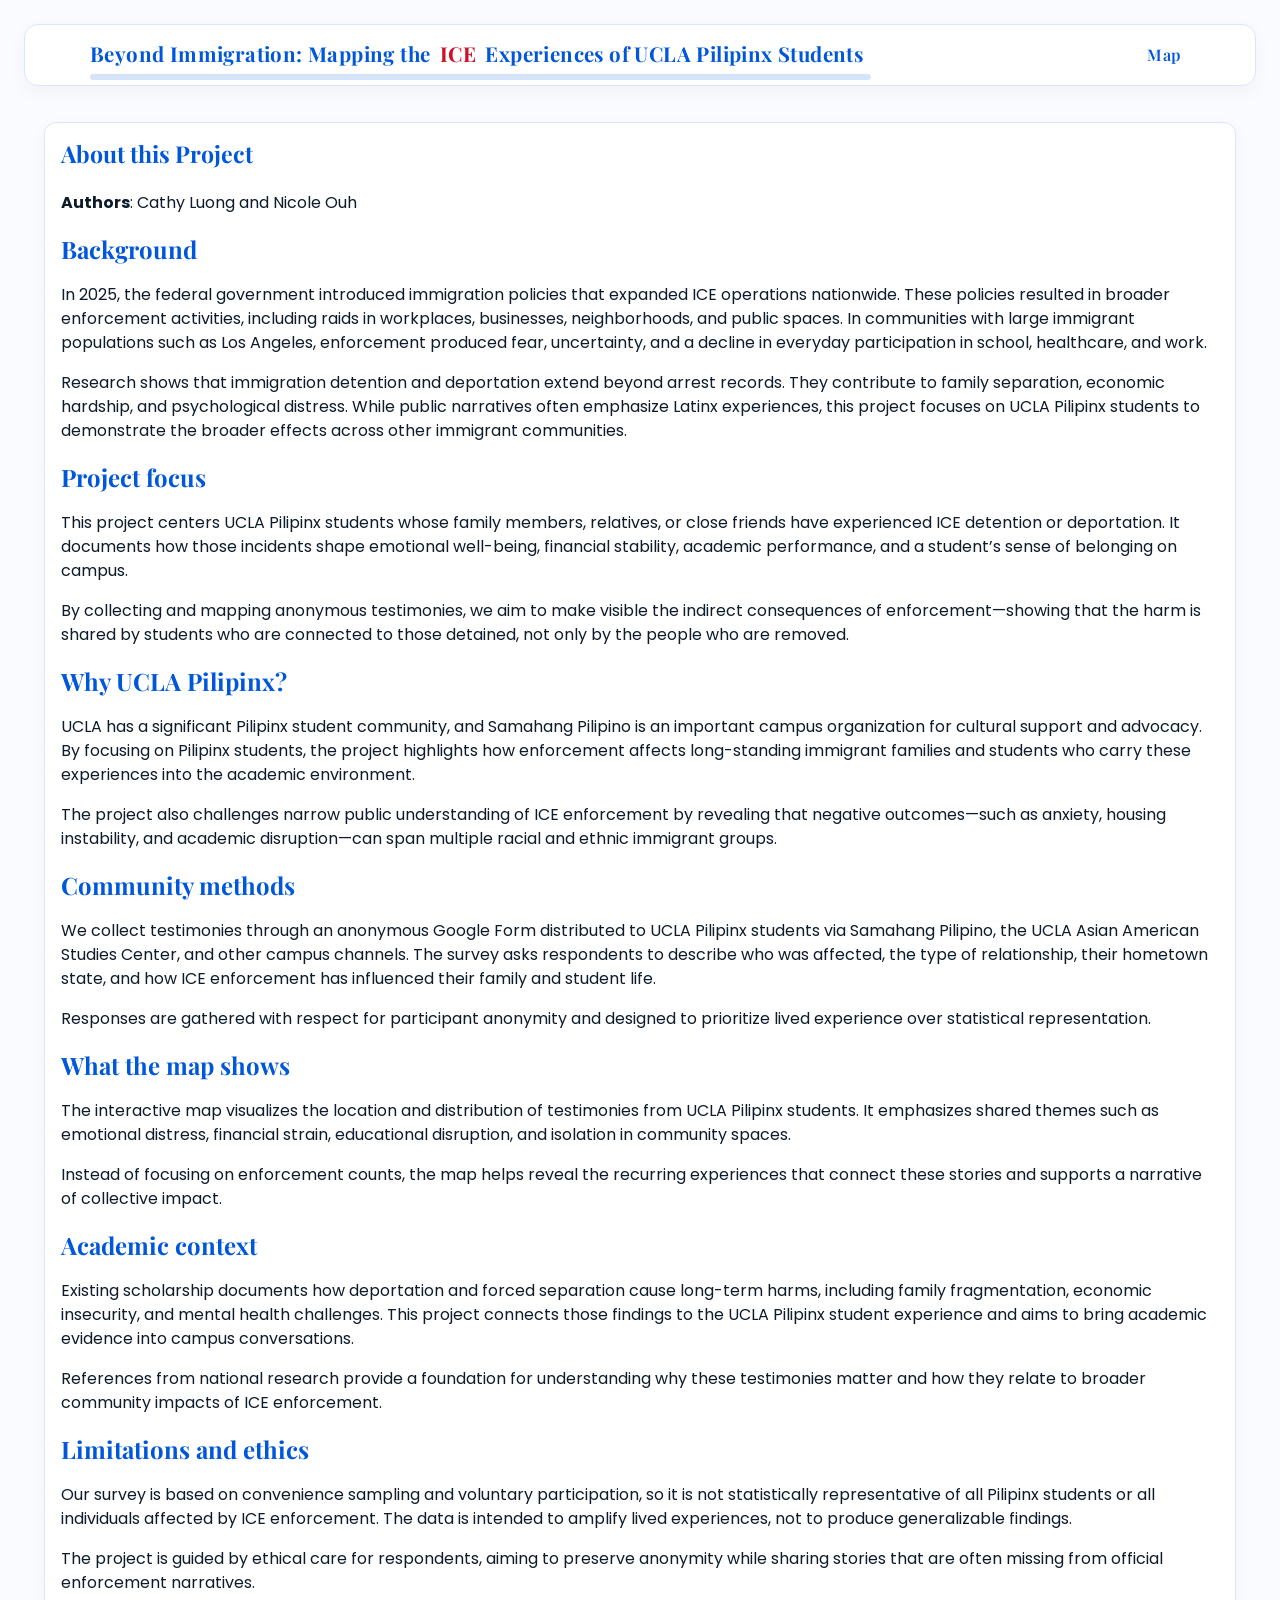
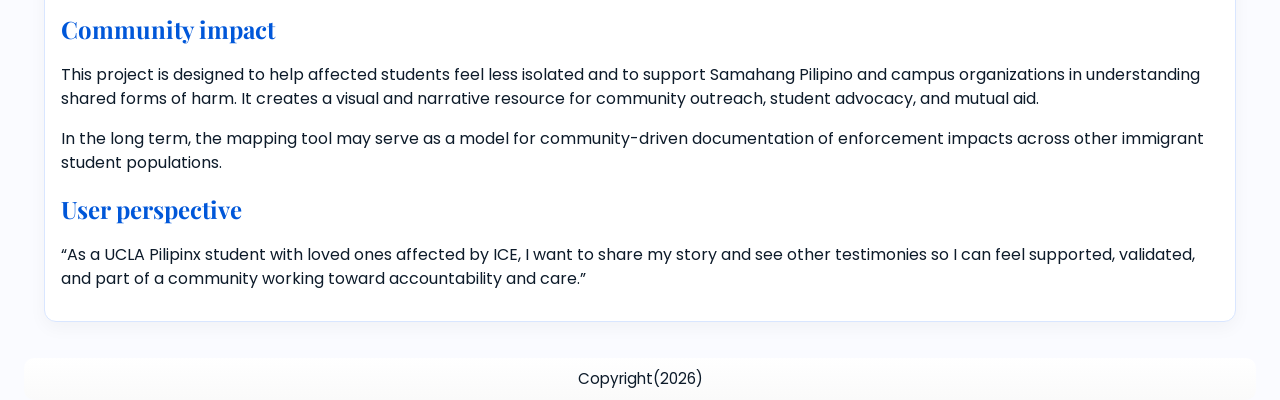
==== background.html @ 2f632f0f "idk what i did - commit" ====
<!doctype html>
<html>
  <head>
    <meta charset="utf-8">
      <title>Background — Beyond Immigration: Mapping the ICE Experiences of UCLA Pilipinx Students</title>
    <link rel="stylesheet" href="styles/style.css">
  </head>
  <body>
    <header>
      <div class="header-row">
        <div class="site-title">Beyond Immigration: Mapping the <span class="emph">ICE</span> Experiences of UCLA Pilipinx Students</div>
        <nav><a href="index.html">Map</a></nav>
      </div>
    </header>
    <main style="padding:1.25rem;">
      <article class="card">
        <h1>About this Project</h1>
        <p><strong>Authors</strong>: Cathy Luong and Nicole Ouh</p>
        <section>
          <h2>Background</h2>
          <p>
            In 2025, the federal government introduced immigration policies that expanded ICE operations nationwide. These policies resulted in broader enforcement activities, including raids in workplaces, businesses, neighborhoods, and public spaces. In communities with large immigrant populations such as Los Angeles, enforcement produced fear, uncertainty, and a decline in everyday participation in school, healthcare, and work.
          </p>
          <p>
            Research shows that immigration detention and deportation extend beyond arrest records. They contribute to family separation, economic hardship, and psychological distress. While public narratives often emphasize Latinx experiences, this project focuses on UCLA Pilipinx students to demonstrate the broader effects across other immigrant communities.
          </p>
        </section>
        <section>
          <h2>Project focus</h2>
          <p>
            This project centers UCLA Pilipinx students whose family members, relatives, or close friends have experienced ICE detention or deportation. It documents how those incidents shape emotional well-being, financial stability, academic performance, and a student’s sense of belonging on campus.
          </p>
          <p>
            By collecting and mapping anonymous testimonies, we aim to make visible the indirect consequences of enforcement—showing that the harm is shared by students who are connected to those detained, not only by the people who are removed.
          </p>
        </section>
        <section>
          <h2>Why UCLA Pilipinx?</h2>
          <p>
            UCLA has a significant Pilipinx student community, and Samahang Pilipino is an important campus organization for cultural support and advocacy. By focusing on Pilipinx students, the project highlights how enforcement affects long-standing immigrant families and students who carry these experiences into the academic environment.
          </p>
          <p>
            The project also challenges narrow public understanding of ICE enforcement by revealing that negative outcomes—such as anxiety, housing instability, and academic disruption—can span multiple racial and ethnic immigrant groups.
          </p>
        </section>
        <section>
          <h2>Community methods</h2>
          <p>
            We collect testimonies through an anonymous Google Form distributed to UCLA Pilipinx students via Samahang Pilipino, the UCLA Asian American Studies Center, and other campus channels. The survey asks respondents to describe who was affected, the type of relationship, their hometown state, and how ICE enforcement has influenced their family and student life.
          </p>
          <p>
            Responses are gathered with respect for participant anonymity and designed to prioritize lived experience over statistical representation.
          </p>
        </section>
        <section>
          <h2>What the map shows</h2>
          <p>
            The interactive map visualizes the location and distribution of testimonies from UCLA Pilipinx students. It emphasizes shared themes such as emotional distress, financial strain, educational disruption, and isolation in community spaces.
          </p>
          <p>
            Instead of focusing on enforcement counts, the map helps reveal the recurring experiences that connect these stories and supports a narrative of collective impact.
          </p>
        </section>
        <section>
          <h2>Academic context</h2>
          <p>
            Existing scholarship documents how deportation and forced separation cause long-term harms, including family fragmentation, economic insecurity, and mental health challenges. This project connects those findings to the UCLA Pilipinx student experience and aims to bring academic evidence into campus conversations.
          </p>
          <p>
            References from national research provide a foundation for understanding why these testimonies matter and how they relate to broader community impacts of ICE enforcement.
          </p>
        </section>
        <section>
          <h2>Limitations and ethics</h2>
          <p>
            Our survey is based on convenience sampling and voluntary participation, so it is not statistically representative of all Pilipinx students or all individuals affected by ICE enforcement. The data is intended to amplify lived experiences, not to produce generalizable findings.
          </p>
          <p>
            The project is guided by ethical care for respondents, aiming to preserve anonymity while sharing stories that are often missing from official enforcement narratives.
          </p>
        </section>
        <section>
          <h2>Community impact</h2>
          <p>
            This project is designed to help affected students feel less isolated and to support Samahang Pilipino and campus organizations in understanding shared forms of harm. It creates a visual and narrative resource for community outreach, student advocacy, and mutual aid.
          </p>
          <p>
            In the long term, the mapping tool may serve as a model for community-driven documentation of enforcement impacts across other immigrant student populations.
          </p>
        </section>
        <section>
          <h2>User perspective</h2>
          <p>
            “As a UCLA Pilipinx student with loved ones affected by ICE, I want to share my story and see other testimonies so I can feel supported, validated, and part of a community working toward accountability and care.”
          </p>
        </section>
      </article>
    </main>
    <div id="footer">Copyright(2026)</div>
  </body>
</html>
---- styles/style.css ----
@import url('https://fonts.googleapis.com/css2?family=Playfair+Display:wght@600;700&family=Poppins:wght@300;400;600&display=swap');

/* Filipino-inspired palette */
:root{
    --bg-100: #FAFBFF; /* page background */
    --muted-1: #D9E6FF; /* borders / subtle accents */
    --primary: #0057D9; /* brighter Philippine blue */
    --primary-600: #0047c2;
    --secondary: #CE1126; /* Philippine red (vibrant) */
    --accent: #FFCC00; /* sun / gold */
    --danger-soft: #C04A4A; /* for warnings */
    --text: #0D1B2A; /* dark text */
    --card-bg: #FFFFFF;
}

*{box-sizing:border-box}
html,body{height:100%;}
html{font-size:16px}
body{
    font-family: 'Poppins', system-ui, -apple-system, Arial, sans-serif;
    background: var(--bg-100);
    color: var(--text);
    padding: 1rem;
    display: grid;
    grid-template-areas: "header" "main" "footer";
    grid-template-rows: auto 1fr auto;
    gap: 1rem;
    line-height:1.5;
    -webkit-font-smoothing:antialiased;
}

header{
    grid-area: header;
    font-family: 'Playfair Display', serif;
    color: var(--primary);
    padding: .9rem 1rem;
    border-radius: 14px;
    background: var(--card-bg);
    border: 1px solid var(--muted-1);
    box-shadow: 0 6px 18px rgba(0,0,0,0.04);
    letter-spacing: .4px;
}

header .header-row{display:flex;justify-content:space-between;align-items:center;gap:1rem;max-width:1100px;margin:0 auto}
header .header-row > div:first-child{font-size:1.28rem;font-weight:700;font-family:'Playfair Display',serif;position:relative;padding-right:8px}
.site-title{display:inline-block}

/* Decorative Filipino flag accent under site title */
.site-title:after{content:"";position:absolute;left:0;right:0;bottom:-10px;height:6px;border-radius:6px;background:rgba(0,87,217,0.16);opacity:1}

.site-title .emph{color:var(--secondary);font-weight:700;padding:0 4px;text-shadow:0 1px 0 rgba(0,0,0,0.04)}

main{
    grid-area: main;
    display:grid;
    grid-template-columns: 1fr;
    gap: 1.25rem;
    align-items:start;
}

.portfolio{
    display:grid;
    gap: 1rem;
    max-width: 980px;
    margin: 0 auto;
    width: 100%;
}

#contents{
    width:100%;
    display:grid;
    gap: 1rem;
}

.card{
    background: var(--card-bg);
    border-radius: 12px;
    padding: .9rem 1rem;
    min-width: 220px;
    box-shadow: 0 6px 18px rgba(0,0,0,0.04);
    border: 1px solid var(--muted-1);
}

.card h1{font-family:'Playfair Display',serif;margin-top:0;color:var(--primary);font-size:1.45rem}
.card h2{font-family:'Playfair Display',serif;color:var(--primary);margin:0.6rem 0}
.card p, .card li{line-height:1.5;color:var(--text)}

#map{
    height: 75vh;
    border-radius: 12px;
    box-shadow: 0 10px 30px rgba(0,0,0,0.04);
    border: 1px solid var(--muted-1);
    background: #F8F9FF;
    display:block;
}

.survey-controls{width:100%;text-align:center}
.survey-toggle{
    padding: .6rem 1rem;
    border-radius: 999px;
    border: none;
    background: var(--primary);
    color: #fff;
    font-weight:600;
    cursor:pointer;
    box-shadow: 0 6px 12px rgba(0,0,0,0.06);
    transition: transform .12s ease, box-shadow .12s ease, background .18s ease;
}
.survey-toggle:hover{
    transform: translateY(-2px);
    box-shadow: 0 10px 24px rgba(0,0,0,0.08);
    background: var(--secondary);
    color: #fff;
}

.survey-toggle:focus{outline:3px solid rgba(0,56,168,0.12);outline-offset:3px}

/* Nav and link styles */
nav a{color:var(--primary);text-decoration:none;padding:.25rem .6rem;border-radius:6px;font-weight:600}
nav a:hover, nav a:focus{background:rgba(46,122,82,0.06)}

#contents{max-width:740px;margin:0 auto}

#footer{font-size:0.95rem}

.survey-panel{margin-top:.75rem}

#footer{
    grid-area: footer;
    text-align:center;
    padding: .6rem .8rem;
    border-radius: 10px;
    background: linear-gradient(180deg, rgba(255,255,255,0.98), rgba(250,250,250,0.98));
    color: var(--text);
    font-size: .95rem;
}

@media (max-width:900px){
    main{grid-template-columns: 1fr;}
    #map{height: 50vh}
}

.survey-note{font-size:.85rem;color:var(--text);margin-top:.45rem;opacity:.95}
#contents{max-width:980px;margin:0 auto;display:grid;gap:1rem;}
#contents .card{transition:transform .16s ease,box-shadow .16s ease;}
#contents .card:hover{transform:translateY(-2px);box-shadow:0 14px 28px rgba(0,0,0,0.08);}
.mission-card{padding:1.1rem 1.15rem;background:rgba(0,87,217,0.06);border:1px solid rgba(0,87,217,0.15);border-radius:14px}
.mission-card h2{font-size:1.7rem;line-height:1.2;margin-bottom:.7rem}
.mission-card p{margin:.45rem 0 0;}

.hero-card{max-width:980px;margin:0 auto;padding:1.5rem 1.35rem;background:var(--primary);color:#fff;border-radius:18px;box-shadow:0 16px 40px rgba(0,0,0,0.10);border:1px solid rgba(255,255,255,0.22)}
.hero-card h1{font-family:'Playfair Display',serif;margin:0;font-size:2.35rem;letter-spacing:-0.03em;line-height:1.05}
.hero-card p{margin:.95rem 0 0;color:rgba(255,255,255,0.94);line-height:1.7;max-width:720px}

#state-summary{max-width:980px;margin:0 auto;padding:1.1rem 1.15rem;background:rgba(255,255,255,0.98);border:1px solid var(--muted-1);border-radius:14px;box-shadow:0 10px 28px rgba(0,0,0,0.05);}
#state-summary h2{margin-top:0;color:var(--primary);font-size:1.55rem}
.summary-cards{display:grid;gap:0.9rem;margin-top:1rem}
.summary-cards .card{padding:0.95rem;}

.resources-card{max-width:680px;margin:0 auto;padding:0.85rem;background:var(--card-bg);border:1px solid var(--muted-1);border-radius:10px}
.resources-card h3{margin:0 0 .25rem 0;color:var(--primary)}
.resources-card p{margin:.25rem 0;color:var(--text)}

.community-card{max-width:680px;margin:0 auto;padding:0.85rem;background:var(--card-bg);border:1px solid var(--muted-1);border-radius:10px;display:flex;gap:12px;align-items:flex-start}
.community-card .icon{width:48px;height:48px;flex:0 0 48px}
.community-card h3{margin:0;color:var(--primary)}
.community-card p{margin:.25rem 0;color:var(--text)}
.community-card .notes{font-size:.85rem;color:var(--text);opacity:.95}

/* Flip-marker (testimony) styles */
.marker-card{width:48px;height:48px;cursor:pointer;perspective:600px;display:flex;align-items:center;justify-content:center}
.flip-card{width:100%;height:100%;position:relative;transform-style:preserve-3d;transition:transform .6s}
.flip-card.is-flipped{transform:rotateY(180deg)}
.flip-front,.flip-back{position:absolute;width:100%;height:100%;backface-visibility:hidden;border-radius:8px;display:flex;align-items:center;justify-content:center}
.flip-front{background:linear-gradient(135deg,var(--primary),var(--secondary));color:#fff;font-weight:700}
.flip-front .dot{width:20px;height:20px;border-radius:50%;background:var(--accent);box-shadow:0 2px 6px rgba(0,0,0,0.18)}
.flip-back{background:rgba(255,255,255,0.98);transform:rotateY(180deg);color:var(--text);padding:8px;min-width:200px;max-width:260px;box-shadow:0 8px 26px rgba(0,0,0,0.08);text-align:left;font-size:.86rem}
.flip-back .close{position:absolute;top:6px;right:8px;background:none;border:none;color:#666;font-weight:700;cursor:pointer}
.flip-back strong{display:block;margin-bottom:6px}
.flip-back p{margin:0;font-size:.85rem;color:var(--text)}
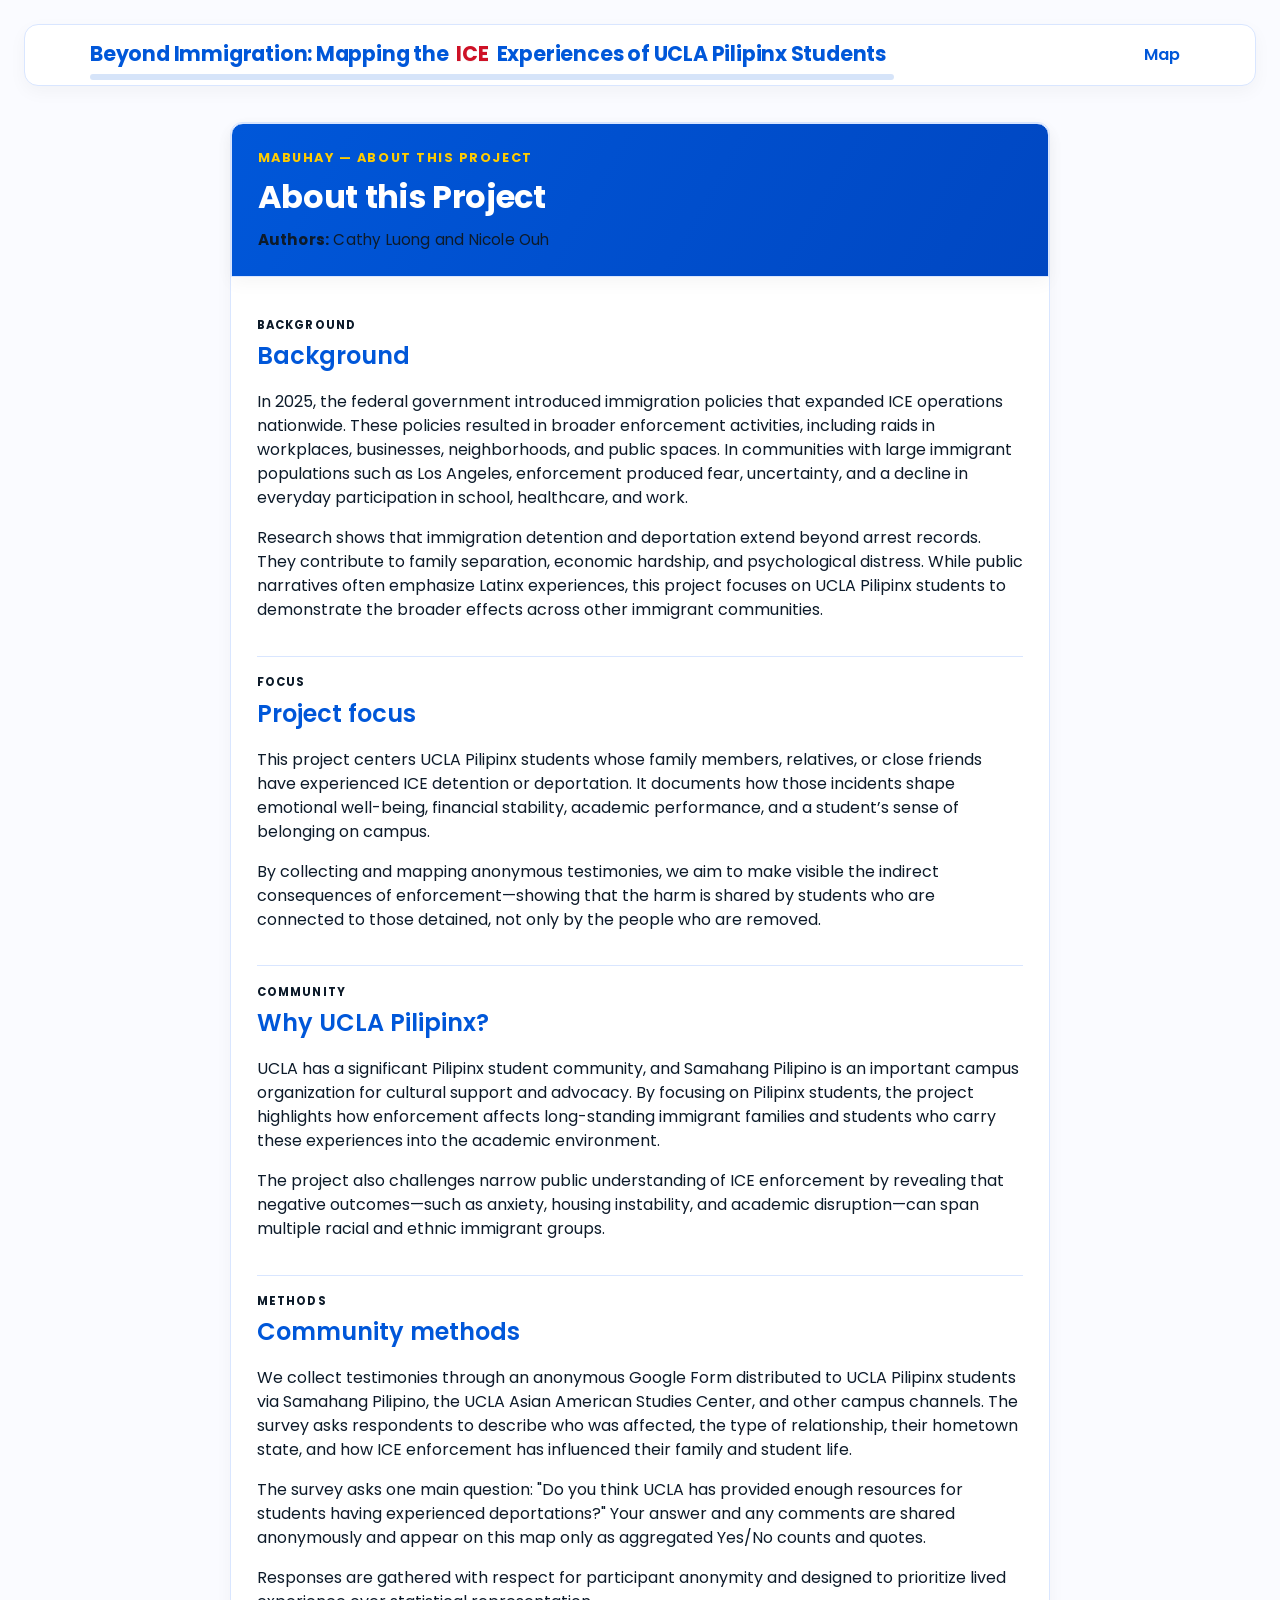
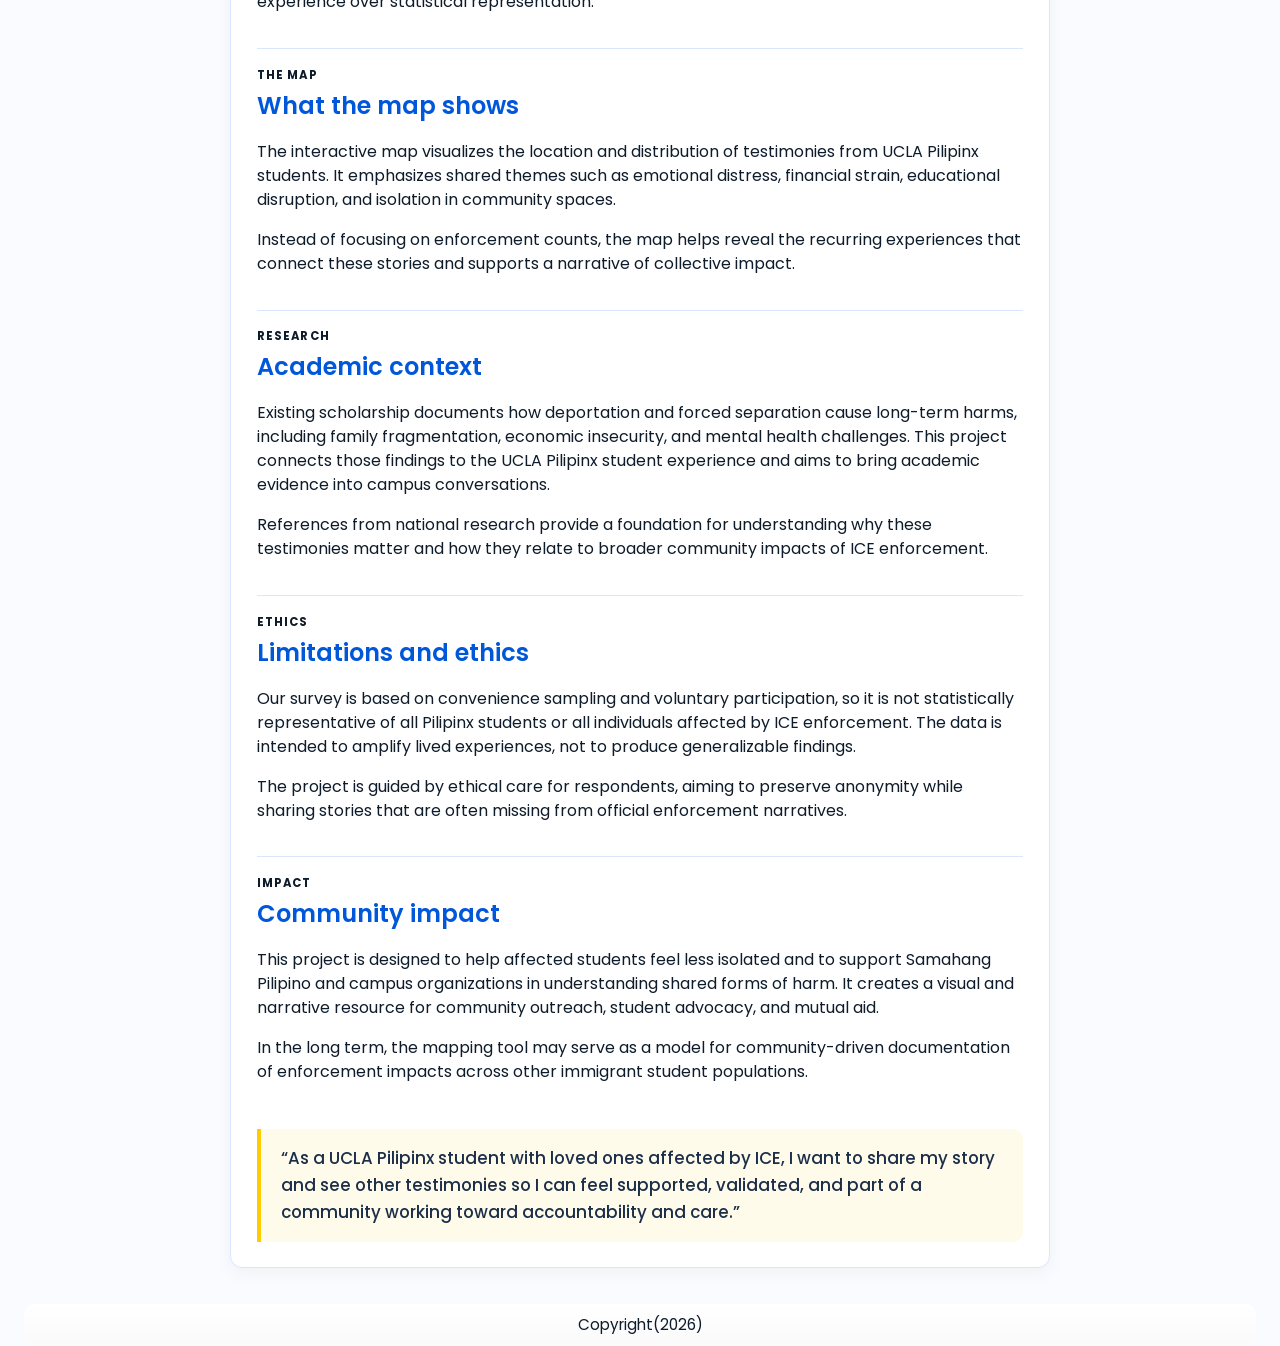
==== commit e58bbe1a: "Co-authored-by: albertkun <albertkun@users.noreply.github.com>" ====
--- a/background.html
+++ b/background.html
@@ -13,10 +13,15 @@
       </div>
     </header>
     <main style="padding:1.25rem;">
-      <article class="card">
-        <h1>About this Project</h1>
-        <p><strong>Authors</strong>: Cathy Luong and Nicole Ouh</p>
-        <section>
+      <article class="card about-article">
+        <header class="about-hero">
+          <p class="hero-kicker">Mabuhay — About this project</p>
+          <h1>About this Project</h1>
+          <p class="about-meta"><strong>Authors:</strong> Cathy Luong and Nicole Ouh</p>
+        </header>
+
+        <section class="about-section">
+          <p class="about-kicker">Background</p>
           <h2>Background</h2>
           <p>
             In 2025, the federal government introduced immigration policies that expanded ICE operations nationwide. These policies resulted in broader enforcement activities, including raids in workplaces, businesses, neighborhoods, and public spaces. In communities with large immigrant populations such as Los Angeles, enforcement produced fear, uncertainty, and a decline in everyday participation in school, healthcare, and work.
@@ -25,7 +30,9 @@
             Research shows that immigration detention and deportation extend beyond arrest records. They contribute to family separation, economic hardship, and psychological distress. While public narratives often emphasize Latinx experiences, this project focuses on UCLA Pilipinx students to demonstrate the broader effects across other immigrant communities.
           </p>
         </section>
-        <section>
+
+        <section class="about-section">
+          <p class="about-kicker">Focus</p>
           <h2>Project focus</h2>
           <p>
             This project centers UCLA Pilipinx students whose family members, relatives, or close friends have experienced ICE detention or deportation. It documents how those incidents shape emotional well-being, financial stability, academic performance, and a student’s sense of belonging on campus.
@@ -34,7 +41,9 @@
             By collecting and mapping anonymous testimonies, we aim to make visible the indirect consequences of enforcement—showing that the harm is shared by students who are connected to those detained, not only by the people who are removed.
           </p>
         </section>
-        <section>
+
+        <section class="about-section">
+          <p class="about-kicker">Community</p>
           <h2>Why UCLA Pilipinx?</h2>
           <p>
             UCLA has a significant Pilipinx student community, and Samahang Pilipino is an important campus organization for cultural support and advocacy. By focusing on Pilipinx students, the project highlights how enforcement affects long-standing immigrant families and students who carry these experiences into the academic environment.
@@ -43,16 +52,23 @@
             The project also challenges narrow public understanding of ICE enforcement by revealing that negative outcomes—such as anxiety, housing instability, and academic disruption—can span multiple racial and ethnic immigrant groups.
           </p>
         </section>
-        <section>
+
+        <section class="about-section">
+          <p class="about-kicker">Methods</p>
           <h2>Community methods</h2>
           <p>
             We collect testimonies through an anonymous Google Form distributed to UCLA Pilipinx students via Samahang Pilipino, the UCLA Asian American Studies Center, and other campus channels. The survey asks respondents to describe who was affected, the type of relationship, their hometown state, and how ICE enforcement has influenced their family and student life.
           </p>
           <p>
+            The survey asks one main question: "Do you think UCLA has provided enough resources for students having experienced deportations?" Your answer and any comments are shared anonymously and appear on this map only as aggregated Yes/No counts and quotes.
+          </p>
+          <p>
             Responses are gathered with respect for participant anonymity and designed to prioritize lived experience over statistical representation.
           </p>
         </section>
-        <section>
+
+        <section class="about-section">
+          <p class="about-kicker">The map</p>
           <h2>What the map shows</h2>
           <p>
             The interactive map visualizes the location and distribution of testimonies from UCLA Pilipinx students. It emphasizes shared themes such as emotional distress, financial strain, educational disruption, and isolation in community spaces.
@@ -61,7 +77,9 @@
             Instead of focusing on enforcement counts, the map helps reveal the recurring experiences that connect these stories and supports a narrative of collective impact.
           </p>
         </section>
-        <section>
+
+        <section class="about-section">
+          <p class="about-kicker">Research</p>
           <h2>Academic context</h2>
           <p>
             Existing scholarship documents how deportation and forced separation cause long-term harms, including family fragmentation, economic insecurity, and mental health challenges. This project connects those findings to the UCLA Pilipinx student experience and aims to bring academic evidence into campus conversations.
@@ -70,7 +88,9 @@
             References from national research provide a foundation for understanding why these testimonies matter and how they relate to broader community impacts of ICE enforcement.
           </p>
         </section>
-        <section>
+
+        <section class="about-section">
+          <p class="about-kicker">Ethics</p>
           <h2>Limitations and ethics</h2>
           <p>
             Our survey is based on convenience sampling and voluntary participation, so it is not statistically representative of all Pilipinx students or all individuals affected by ICE enforcement. The data is intended to amplify lived experiences, not to produce generalizable findings.
@@ -79,7 +99,9 @@
             The project is guided by ethical care for respondents, aiming to preserve anonymity while sharing stories that are often missing from official enforcement narratives.
           </p>
         </section>
-        <section>
+
+        <section class="about-section">
+          <p class="about-kicker">Impact</p>
           <h2>Community impact</h2>
           <p>
             This project is designed to help affected students feel less isolated and to support Samahang Pilipino and campus organizations in understanding shared forms of harm. It creates a visual and narrative resource for community outreach, student advocacy, and mutual aid.
@@ -88,14 +110,13 @@
             In the long term, the mapping tool may serve as a model for community-driven documentation of enforcement impacts across other immigrant student populations.
           </p>
         </section>
-        <section>
-          <h2>User perspective</h2>
-          <p>
-            “As a UCLA Pilipinx student with loved ones affected by ICE, I want to share my story and see other testimonies so I can feel supported, validated, and part of a community working toward accountability and care.”
-          </p>
-        </section>
+
+        <blockquote class="about-quote">
+          <p>“As a UCLA Pilipinx student with loved ones affected by ICE, I want to share my story and see other testimonies so I can feel supported, validated, and part of a community working toward accountability and care.”</p>
+        </blockquote>
       </article>
     </main>
+
     <div id="footer">Copyright(2026)</div>
   </body>
 </html>
--- a/styles/style.css
+++ b/styles/style.css
@@ -1,4 +1,4 @@
-@import url('https://fonts.googleapis.com/css2?family=Playfair+Display:wght@600;700&family=Poppins:wght@300;400;600&display=swap');
+@import url('https://fonts.googleapis.com/css2?family=Poppins:wght@300;400;500;600;700&display=swap');
 
 /* Filipino-inspired palette */
 :root{
@@ -11,6 +11,239 @@
     --danger-soft: #C04A4A; /* for warnings */
     --text: #0D1B2A; /* dark text */
     --card-bg: #FFFFFF;
+}
+
+body.modal-open{
+    overflow: hidden;
+}
+
+.landing-modal{
+    position: fixed;
+    inset: 0;
+    z-index: 1200;
+    display: none;
+    place-items: center;
+    padding: clamp(0.35rem, 1.6vh, 0.8rem);
+    overflow: hidden;
+}
+
+.landing-modal:not(.is-hidden){
+    display: grid;
+}
+
+.landing-modal.is-hidden{
+    display: none;
+}
+
+.landing-backdrop{
+    position: absolute;
+    inset: 0;
+    background:
+        radial-gradient(circle at 15% 15%, rgba(255, 204, 0, 0.24), transparent 40%),
+        radial-gradient(circle at 85% 20%, rgba(0, 87, 217, 0.2), transparent 42%),
+        radial-gradient(circle at 30% 80%, rgba(206, 17, 38, 0.18), transparent 40%),
+        rgba(6, 20, 44, 0.62);
+    backdrop-filter: blur(4px);
+}
+
+.landing-card{
+    position: relative;
+    z-index: 1;
+    width: min(860px, 97vw);
+    border-radius: 22px;
+    border: 1px solid rgba(255, 255, 255, 0.55);
+    background:
+        linear-gradient(150deg, rgba(255, 255, 255, 0.98), rgba(247, 251, 255, 0.98));
+    box-shadow: 0 28px 60px rgba(8, 20, 42, 0.3);
+    padding: 1.2rem 1.35rem 1.15rem;
+    text-align: center;
+    animation: landingFadeUp .45s ease;
+    overflow: hidden;
+}
+
+.landing-sun-wrap{
+    display: grid;
+    place-items: center;
+    margin-bottom: 0.6rem;
+}
+
+.landing-sun-wrap img{
+    max-width: 300px;
+}
+
+.landing-sun{
+    position: relative;
+    width: 78px;
+    height: 78px;
+    filter: drop-shadow(0 6px 14px rgba(224, 168, 0, 0.45));
+}
+
+.sun-ray{
+    position: absolute;
+    top: 50%;
+    left: 50%;
+    background: var(--accent);
+    clip-path: polygon(50% 0%, 100% 58%, 50% 100%, 0% 58%);
+    transform-origin: 50% 100%;
+}
+
+.sun-ray--lg{
+    width: 15px;
+    height: 39px;
+    margin: -39px 0 0 -7.5px;
+}
+
+.sun-ray--sm{
+    width: 8px;
+    height: 25px;
+    margin: -25px 0 0 -4px;
+}
+
+.sun-ray:nth-child(1){ transform: rotate(0deg); }
+.sun-ray:nth-child(2){ transform: rotate(22.5deg); }
+.sun-ray:nth-child(3){ transform: rotate(45deg); }
+.sun-ray:nth-child(4){ transform: rotate(67.5deg); }
+.sun-ray:nth-child(5){ transform: rotate(90deg); }
+.sun-ray:nth-child(6){ transform: rotate(112.5deg); }
+.sun-ray:nth-child(7){ transform: rotate(135deg); }
+.sun-ray:nth-child(8){ transform: rotate(157.5deg); }
+.sun-ray:nth-child(9){ transform: rotate(180deg); }
+.sun-ray:nth-child(10){ transform: rotate(202.5deg); }
+.sun-ray:nth-child(11){ transform: rotate(225deg); }
+.sun-ray:nth-child(12){ transform: rotate(247.5deg); }
+.sun-ray:nth-child(13){ transform: rotate(270deg); }
+.sun-ray:nth-child(14){ transform: rotate(292.5deg); }
+.sun-ray:nth-child(15){ transform: rotate(315deg); }
+.sun-ray:nth-child(16){ transform: rotate(337.5deg); }
+
+.sun-face{
+    position: absolute;
+    top: 50%;
+    left: 50%;
+    width: 40px;
+    height: 40px;
+    margin: -20px 0 0 -20px;
+    border-radius: 50%;
+    background: var(--accent);
+}
+
+.landing-greeting{
+    margin: 0;
+    font-family: 'Poppins', system-ui, -apple-system, Arial, sans-serif;
+    color: var(--secondary);
+    letter-spacing: 0.06em;
+    text-transform: uppercase;
+    font-size: 0.92rem;
+    font-weight: 700;
+}
+
+.landing-card h1{
+    margin: 0.35rem 0 0.65rem;
+    font-family: 'Poppins', system-ui, -apple-system, Arial, sans-serif;
+    font-weight: 700;
+    letter-spacing: -0.01em;
+    color: var(--primary);
+    line-height: 1.18;
+    font-size: clamp(1.42rem, 3.2vw, 2rem);
+}
+
+.landing-description{
+    margin: 0 auto;
+    max-width: 80ch;
+    font-size: 0.95rem;
+    line-height: 1.52;
+    color: #1c2f4a;
+}
+
+.landing-tip{
+    margin: 0.55rem 0 0;
+    font-size: 0.87rem;
+    line-height: 1.4;
+    color: rgba(16, 33, 63, 0.82);
+}
+
+.landing-keypoints{
+    margin: 0;
+    padding-left: 1.1rem;
+    display: grid;
+    gap: 0.18rem;
+    color: #1a3153;
+    font-size: 0.93rem;
+    line-height: 1.45;
+}
+
+.landing-keypoints li{
+    margin: 0;
+}
+
+.landing-actions{
+    margin-top: 0.85rem;
+    display: flex;
+    flex-direction: column;
+    align-items: center;
+    justify-content: center;
+    gap: 2.8rem;
+}
+
+.enter-map-btn{
+    border: none;
+    border-radius: 999px;
+    padding: 0.95rem 1.8rem;
+    font-weight: 700;
+    letter-spacing: 0.01em;
+    font-size: 1.1rem;
+    cursor: pointer;
+    color: #fff;
+    background: linear-gradient(120deg, var(--primary), var(--secondary));
+    box-shadow: 0 12px 24px rgba(0, 0, 0, 0.2);
+    transition: transform 0.12s ease, box-shadow 0.16s ease;
+}
+
+.enter-map-btn:hover,
+.enter-map-btn:focus{
+    transform: translateY(-2px);
+    box-shadow: 0 18px 30px rgba(0, 0, 0, 0.22);
+}
+
+.btn-tertiary{
+    display: inline-flex;
+    align-items: center;
+    justify-content: center;
+    padding: 0.58rem 1.15rem;
+    border-radius: 999px;
+    border: 1.5px solid var(--primary);
+    font-weight: 600;
+    font-size: 0.85rem;
+    letter-spacing: 0.01em;
+    color: var(--primary-600);
+    background: transparent;
+    text-decoration: none;
+    cursor: pointer;
+    transition: background 0.15s ease, color 0.15s ease, transform 0.12s ease;
+}
+
+.btn-tertiary:hover,
+.btn-tertiary:focus{
+    background: rgba(0, 87, 217, 0.08);
+    color: var(--primary);
+    transform: translateY(-1px);
+}
+
+.landing-learn-more{
+    padding: 0.42rem 0.8rem;
+    font-size: 0.75rem;
+    font-weight: 500;
+}
+
+@keyframes landingFadeUp {
+    from {
+        opacity: 0;
+        transform: translateY(10px) scale(0.98);
+    }
+    to {
+        opacity: 1;
+        transform: translateY(0) scale(1);
+    }
 }
 
 *{box-sizing:border-box}
@@ -31,18 +264,18 @@
 
 header{
     grid-area: header;
-    font-family: 'Playfair Display', serif;
+    font-family: 'Poppins', system-ui, -apple-system, Arial, sans-serif;
     color: var(--primary);
     padding: .9rem 1rem;
     border-radius: 14px;
     background: var(--card-bg);
     border: 1px solid var(--muted-1);
     box-shadow: 0 6px 18px rgba(0,0,0,0.04);
-    letter-spacing: .4px;
+    letter-spacing: .2px;
 }
 
 header .header-row{display:flex;justify-content:space-between;align-items:center;gap:1rem;max-width:1100px;margin:0 auto}
-header .header-row > div:first-child{font-size:1.28rem;font-weight:700;font-family:'Playfair Display',serif;position:relative;padding-right:8px}
+header .header-row > div:first-child{font-size:1.28rem;font-weight:700;font-family:'Poppins',system-ui,-apple-system,Arial,sans-serif;letter-spacing:-0.01em;position:relative;padding-right:8px}
 .site-title{display:inline-block}
 
 /* Decorative Filipino flag accent under site title */
@@ -61,7 +294,7 @@
 .portfolio{
     display:grid;
     gap: 1rem;
-    max-width: 980px;
+    max-width: min(96vw, 1400px);
     margin: 0 auto;
     width: 100%;
 }
@@ -81,39 +314,79 @@
     border: 1px solid var(--muted-1);
 }
 
-.card h1{font-family:'Playfair Display',serif;margin-top:0;color:var(--primary);font-size:1.45rem}
-.card h2{font-family:'Playfair Display',serif;color:var(--primary);margin:0.6rem 0}
+.card h1{font-family:'Poppins',system-ui,-apple-system,Arial,sans-serif;font-weight:700;letter-spacing:-0.01em;margin-top:0;color:var(--primary);font-size:1.45rem}
+.card h2{font-family:'Poppins',system-ui,-apple-system,Arial,sans-serif;font-weight:600;color:var(--primary);margin:0.6rem 0}
 .card p, .card li{line-height:1.5;color:var(--text)}
 
 #map{
-    height: 75vh;
-    border-radius: 12px;
-    box-shadow: 0 10px 30px rgba(0,0,0,0.04);
+    width: 100%;
+    aspect-ratio: 16 / 9;
+    height: auto;
+    min-height: clamp(620px, 78vh, 940px);
+    border-radius: 14px;
+    box-shadow: 0 16px 38px rgba(0,0,0,0.08);
     border: 1px solid var(--muted-1);
     background: #F8F9FF;
     display:block;
 }
-
-.survey-controls{width:100%;text-align:center}
-.survey-toggle{
-    padding: .6rem 1rem;
-    border-radius: 999px;
-    border: none;
-    background: var(--primary);
-    color: #fff;
-    font-weight:600;
+.map-card{
+    position: relative;
+    max-width: min(96vw, 1400px);
+    margin: 0 auto;
+    padding: 1rem;
+    border-radius: 16px;
+}
+
+.map-card > h2{
+    margin-bottom: 0.2rem;
+}
+
+.map-card-header{
+    display:flex;
+    align-items:center;
+    gap:.5rem;
+    position:relative;
+}
+.map-card-header > h2{margin-bottom:0;}
+
+.help-icon-btn{
+    width:1.6rem;
+    height:1.6rem;
+    border-radius:50%;
+    border:1px solid var(--primary);
+    background:#fff;
+    color:var(--primary);
+    font-weight:700;
+    font-size:.9rem;
+    line-height:1;
     cursor:pointer;
-    box-shadow: 0 6px 12px rgba(0,0,0,0.06);
-    transition: transform .12s ease, box-shadow .12s ease, background .18s ease;
-}
-.survey-toggle:hover{
-    transform: translateY(-2px);
-    box-shadow: 0 10px 24px rgba(0,0,0,0.08);
-    background: var(--secondary);
-    color: #fff;
-}
-
-.survey-toggle:focus{outline:3px solid rgba(0,56,168,0.12);outline-offset:3px}
+    display:inline-flex;
+    align-items:center;
+    justify-content:center;
+    padding:0;
+    flex:0 0 auto;
+    transition:background .15s ease, color .15s ease;
+}
+.help-icon-btn:hover, .help-icon-btn:focus{
+    background:var(--primary);
+    color:#fff;
+    outline:none;
+}
+
+.help-popover{
+    position:absolute;
+    top:calc(100% + 8px);
+    left:0;
+    z-index:5;
+    width:min(360px, 88vw);
+    background:#fff;
+    border:1px solid var(--muted-1);
+    border-radius:12px;
+    box-shadow:0 14px 32px rgba(0,0,0,0.14);
+    padding:.9rem 1rem;
+}
+.help-popover h3{margin:0 0 .5rem;color:var(--primary);font-size:1.05rem}
+.help-popover .landing-keypoints{margin:0}
 
 /* Nav and link styles */
 nav a{color:var(--primary);text-decoration:none;padding:.25rem .6rem;border-radius:6px;font-weight:600}
@@ -122,8 +395,6 @@
 #contents{max-width:740px;margin:0 auto}
 
 #footer{font-size:0.95rem}
-
-.survey-panel{margin-top:.75rem}
 
 #footer{
     grid-area: footer;
@@ -135,27 +406,299 @@
     font-size: .95rem;
 }
 
-@media (max-width:900px){
-    main{grid-template-columns: 1fr;}
-    #map{height: 50vh}
-}
-
-.survey-note{font-size:.85rem;color:var(--text);margin-top:.45rem;opacity:.95}
 #contents{max-width:980px;margin:0 auto;display:grid;gap:1rem;}
 #contents .card{transition:transform .16s ease,box-shadow .16s ease;}
 #contents .card:hover{transform:translateY(-2px);box-shadow:0 14px 28px rgba(0,0,0,0.08);}
-.mission-card{padding:1.1rem 1.15rem;background:rgba(0,87,217,0.06);border:1px solid rgba(0,87,217,0.15);border-radius:14px}
-.mission-card h2{font-size:1.7rem;line-height:1.2;margin-bottom:.7rem}
-.mission-card p{margin:.45rem 0 0;}
-
-.hero-card{max-width:980px;margin:0 auto;padding:1.5rem 1.35rem;background:var(--primary);color:#fff;border-radius:18px;box-shadow:0 16px 40px rgba(0,0,0,0.10);border:1px solid rgba(255,255,255,0.22)}
-.hero-card h1{font-family:'Playfair Display',serif;margin:0;font-size:2.35rem;letter-spacing:-0.03em;line-height:1.05}
-.hero-card p{margin:.95rem 0 0;color:rgba(255,255,255,0.94);line-height:1.7;max-width:720px}
-
-#state-summary{max-width:980px;margin:0 auto;padding:1.1rem 1.15rem;background:rgba(255,255,255,0.98);border:1px solid var(--muted-1);border-radius:14px;box-shadow:0 10px 28px rgba(0,0,0,0.05);}
-#state-summary h2{margin-top:0;color:var(--primary);font-size:1.55rem}
-.summary-cards{display:grid;gap:0.9rem;margin-top:1rem}
-.summary-cards .card{padding:0.95rem;}
+
+.slick-slider{position:relative;flex:1;min-height:0;display:flex;flex-direction:column;overflow:visible;margin-top:1rem;border-radius:16px;background:#fff;}
+.slick-list{flex:1;min-height:0;overflow:hidden;}
+.slick-track{display:flex;height:100%;transition:transform .45s ease;will-change:transform;}
+.slick-slide{min-width:100%;box-sizing:border-box;height:100%;padding:1rem 3rem;display:flex;}
+.slick-slide .slide-card{
+    position:relative;
+    flex:1;min-height:0;margin:0;border-radius:14px;border:1px solid rgba(0,87,217,0.14);box-shadow:0 10px 28px rgba(0,0,0,0.04);padding:2.9rem 1rem 1rem;display:flex;flex-direction:column;gap:.75rem;
+    overflow-y:auto;overflow-x:hidden;overscroll-behavior:contain;-webkit-overflow-scrolling:touch;scroll-behavior:smooth;
+    scrollbar-width:auto;scrollbar-color:rgba(0,87,217,0.55) rgba(0,87,217,0.08);
+    /* Scroll-shadow cue (no JS needed): a soft shadow fades in at the top
+       and/or bottom edge only while there is more content in that direction,
+       so it's obvious the testimony text is scrollable. */
+    background:
+        linear-gradient(#f5f8ff, #f5f8ff) center top,
+        linear-gradient(#f5f8ff, #f5f8ff) center bottom,
+        linear-gradient(180deg, rgba(13,27,42,0.14), rgba(13,27,42,0)) center top,
+        linear-gradient(0deg, rgba(13,27,42,0.14), rgba(13,27,42,0)) center bottom;
+    background-repeat:no-repeat;
+    background-color:#f5f8ff;
+    background-size:100% 24px, 100% 24px, 100% 14px, 100% 14px;
+    background-attachment:local, local, scroll, scroll;
+}
+.story-fullscreen-btn{
+    position:absolute;
+    top:.72rem;
+    right:1.05rem;
+    width:1.9rem;
+    height:1.9rem;
+    border:1px solid rgba(0,87,217,0.28);
+    border-radius:50%;
+    background:#fff;
+    color:var(--primary);
+    line-height:1;
+    padding:0;
+    cursor:pointer;
+    z-index:2;
+    box-shadow:0 2px 8px rgba(13,27,42,0.08);
+    transition:background .16s ease, box-shadow .16s ease, transform .16s ease;
+}
+.fullscreen-icon{
+    position:relative;
+    display:block;
+    width:0.78rem;
+    height:0.78rem;
+    margin:0 auto;
+}
+.fullscreen-icon::before,
+.fullscreen-icon::after{
+    content:"";
+    position:absolute;
+    inset:0;
+    border:2px solid var(--primary);
+    border-radius:2px;
+}
+.fullscreen-icon::before{
+    clip-path:polygon(0 0, 44% 0, 44% 14%, 14% 14%, 14% 44%, 0 44%);
+}
+.fullscreen-icon::after{
+    clip-path:polygon(56% 86%, 86% 86%, 86% 56%, 100% 56%, 100% 100%, 56% 100%);
+}
+.story-fullscreen-btn:hover,.story-fullscreen-btn:focus-visible{
+    background:rgba(0,87,217,0.08);
+    box-shadow:0 3px 10px rgba(13,27,42,0.14);
+    transform:translateY(-1px);
+}
+#story-fullscreen-modal{
+    position:fixed;
+    inset:0;
+    z-index:1301;
+    display:grid;
+    place-items:center;
+    padding:2.5vh 2.5vw;
+}
+#story-fullscreen-backdrop{
+    position:fixed;
+    inset:0;
+    z-index:1300;
+    background:rgba(7,18,36,0.52);
+    backdrop-filter:blur(2px);
+}
+#story-fullscreen-content{
+    width:min(980px, 95vw);
+    height:min(92vh, 900px);
+    display:flex;
+}
+#story-fullscreen-content .story-reader-card{
+    width:100%;
+    height:100%;
+    padding-top:1.05rem;
+    border-radius:16px;
+    box-shadow:0 24px 58px rgba(0,0,0,0.35);
+    background-color:#f5f8ff;
+}
+#story-fullscreen-close{
+    position:absolute;
+    top:max(12px, 2.6vh);
+    right:max(12px, 2.6vw);
+    width:38px;
+    height:38px;
+    border:none;
+    border-radius:50%;
+    background:rgba(13,27,42,0.75);
+    color:#fff;
+    font-size:1.15rem;
+    line-height:1;
+    cursor:pointer;
+    box-shadow:0 6px 18px rgba(0,0,0,0.25);
+}
+#story-fullscreen-close:hover,#story-fullscreen-close:focus-visible{
+    background:rgba(13,27,42,0.9);
+}
+body.story-fullscreen-open{overflow:hidden;}
+.slick-slide .slide-card::-webkit-scrollbar{width:12px;}
+.slick-slide .slide-card::-webkit-scrollbar-track{background:rgba(0,87,217,0.08);border-radius:8px;}
+.slick-slide .slide-card::-webkit-scrollbar-thumb{background:rgba(0,87,217,0.55);border-radius:8px;border:3px solid #f5f8ff;background-clip:padding-box;}
+.slick-slide .slide-card::-webkit-scrollbar-thumb:hover{background:rgba(0,87,217,0.75);background-clip:padding-box;}
+.slick-slide h3{margin:0 0 .3rem 0;font-size:1.08rem;color:var(--primary);}
+.slide-label{display:block;font-size:.78rem;font-weight:700;color:var(--primary);text-transform:uppercase;letter-spacing:.04em;margin-bottom:.2rem;}
+.slide-section{display:flex;flex-direction:column;gap:.25rem;}
+.slide-section p{margin:0;font-size:.9rem;line-height:1.55;color:var(--text);white-space:pre-wrap;overflow-wrap:break-word;}
+.metric-grid{display:grid;grid-template-columns:repeat(2,minmax(0,1fr));gap:.6rem;}
+.metric-card{background:#fff;border:1px solid rgba(0,87,217,0.14);border-radius:10px;padding:.62rem .7rem;display:flex;flex-direction:column;gap:.2rem;}
+.metric-card.metric-total{background:rgba(0,87,217,0.08);border-color:rgba(0,87,217,0.25);}
+.metric-card.metric-yes{background:rgba(46,125,50,0.09);border-color:rgba(46,125,50,0.26);}
+.metric-card.metric-no{background:rgba(211,47,47,0.09);border-color:rgba(211,47,47,0.26);}
+.metric-label{font-size:.72rem;text-transform:uppercase;letter-spacing:.04em;color:#35507a;font-weight:700;}
+.metric-value{font-size:1.22rem;line-height:1.05;color:var(--text);}
+.summary-question-card{display:flex;gap:.6rem;align-items:flex-start;margin:0 0 .75rem;padding:.7rem .85rem;border-radius:12px;background:rgba(0,87,217,0.07);border:1px solid rgba(0,87,217,0.18);border-left:4px solid var(--primary);width:100%;}
+.summary-question-icon{font-size:1.25rem;line-height:1;color:var(--primary);flex:0 0 auto;margin-top:.05rem;font-style:normal;}
+.summary-question-label{display:block;font-size:.7rem;font-weight:700;text-transform:uppercase;letter-spacing:.06em;color:var(--primary);margin-bottom:.2rem;}
+.summary-question-text{margin:0;font-size:1rem;font-weight:600;font-style:normal;color:#10213f;line-height:1.5;}
+.summary-badges{display:flex;flex-wrap:wrap;gap:.45rem;width:100%;}
+.summary-badge{display:inline-flex;align-items:center;padding:.28rem .58rem;border-radius:999px;font-size:.8rem;font-weight:700;line-height:1.2;}
+.summary-badge.total{background:rgba(0,87,217,0.12);color:#003e9c;}
+.summary-badge.yes{background:rgba(46,125,50,0.14);color:#1f5a24;}
+.summary-badge.no{background:rgba(211,47,47,0.14);color:#8f1f1f;}
+.summary-chart{margin:.5rem 0 .7rem;width:100%;}
+.chart-bar{display:flex;width:100%;height:16px;border-radius:999px;overflow:hidden;background:#eef1f5;box-shadow:inset 0 0 0 1px rgba(0,0,0,0.05);}
+.chart-segment{height:100%;transition:width .3s ease;}
+.chart-segment.yes{background:#2e7d32;}
+.chart-segment.no{background:#d32f2f;}
+.chart-legend{display:flex;flex-wrap:wrap;gap:.85rem;margin-top:.45rem;font-size:.82rem;color:var(--text);}
+.legend-item{display:inline-flex;align-items:center;gap:.35rem;font-weight:600;}
+.legend-dot{width:10px;height:10px;border-radius:50%;display:inline-block;flex:0 0 auto;}
+.legend-dot.yes{background:#2e7d32;}
+.legend-dot.no{background:#d32f2f;}
+.summary-metric-grid{margin-top:.65rem;}
+.metric-card.metric-states{background:rgba(0,105,92,0.09);border-color:rgba(0,105,92,0.28);}
+
+.instructions-card{
+    margin-top:0.85rem;
+    padding:1rem;
+    border:2px solid var(--secondary);
+    border-radius:12px;
+    background:rgba(206,17,38,0.04);
+}
+
+.instructions-card h3{
+    margin:0 0 0.6rem;
+    font-size:0.95rem;
+    font-weight:700;
+    color:var(--text);
+    text-transform:uppercase;
+    letter-spacing:0.04em;
+}
+
+.instructions-card ul{
+    margin:0;
+    padding-left:1.2rem;
+    display:flex;
+    flex-direction:column;
+    gap:0.5rem;
+}
+
+.instructions-card li{
+    font-size:0.9rem;
+    line-height:1.45;
+    color:var(--text);
+}
+
+.instructions-card strong{
+    font-weight:700;
+    color:var(--secondary);
+}
+
+/* Full-width, slightly larger presentation for the aggregate overview so it
+   fills the card instead of being squeezed next to the (now hidden) filter. */
+.map-overlay.is-aggregate-view .summary-chart{margin-top:.9rem;}
+.map-overlay.is-aggregate-view .chart-bar{height:20px;}
+.map-overlay.is-aggregate-view .chart-legend{font-size:.92rem;}
+.map-overlay.is-aggregate-view .metric-value{font-size:1.4rem;}
+.why-section{background:rgba(0,87,217,0.06);border:1px solid rgba(0,87,217,0.16);border-radius:10px;padding:.62rem .68rem;}
+.why-text{font-size:.9rem;font-weight:500;line-height:1.6;color:#10213f;}
+.slide-note{margin:.25rem 0 0;color:#4d5761;font-size:.9rem;}
+.slick-slide strong{display:block;font-size:1rem;margin-bottom:0.65rem;color:var(--primary);}
+.slick-slide p{margin:.55rem 0;font-size:.95rem;line-height:1.65;color:var(--text);}
+.slick-prev,.slick-next{position:absolute;top:50%;transform:translateY(-50%);width:2.15rem;height:2.15rem;margin:0;border:none;border-radius:50%;color:var(--primary);font-size:.85rem;display:flex;align-items:center;justify-content:center;cursor:pointer;z-index:3;opacity:.4;background:rgba(255,255,255,0.8);box-shadow:0 2px 8px rgba(13,27,42,0.12);transition:opacity .2s ease,background .2s ease,transform .2s ease,box-shadow .2s ease;}
+.slick-slider:hover .slick-prev,.slick-slider:hover .slick-next,.slick-prev:focus-visible,.slick-next:focus-visible{opacity:1;}
+.slick-prev:hover,.slick-next:hover{background:rgba(255,255,255,0.98);box-shadow:0 3px 10px rgba(13,27,42,0.18);transform:translateY(-50%) scale(1.08);}
+.slick-prev{left:.4rem;}
+.slick-next{right:.4rem;}
+.slick-prev:disabled,.slick-next:disabled{opacity:0 !important;cursor:not-allowed;}
+@media (hover:none){
+    .slick-prev,.slick-next{opacity:.55;}
+}
+.map-viewport{
+    position: relative;
+}
+#map{position:relative;}
+
+/* The panel is docked flush against the map's own right edge (sharing its
+   border/corner radius) so it reads as part of the map rather than a card
+   floating on top of it. It only ever slides in/out of its own space and
+   never changes the size of #map, so the map view stays put either way. */
+.map-overlay{
+    position:absolute;
+    top:0;
+    right:0;
+    bottom:0;
+    height:100%;
+    max-height:100%;
+    width:clamp(320px, 34vw, 440px);
+    max-width:100%;
+    background: var(--card-bg);
+    border:1px solid var(--muted-1);
+    border-left:none;
+    border-radius:0 14px 14px 0;
+    box-shadow:-10px 0 24px rgba(13,27,42,0.12);
+    padding:14px;
+    display:flex;
+    flex-direction:column;
+    gap:8px;
+    z-index:20;
+    overflow:auto;
+    transform:translateX(100%);
+    transition:transform .28s ease;
+}
+.map-overlay.open{transform:none;}
+.map-overlay[hidden]{display:none !important;}
+.map-overlay-hidden{display:none;}
+.map-overlay-close{position:absolute;top:14px;right:14px;width:34px;height:34px;border:none;border-radius:50%;background:rgba(0,0,0,0.65);color:#fff;font-size:1.1rem;line-height:1;cursor:pointer;display:flex;align-items:center;justify-content:center;z-index:22;box-shadow:0 4px 10px rgba(0,0,0,0.18);transition:background .15s ease,transform .15s ease;}
+.map-overlay-close:hover,.map-overlay-close:focus-visible{background:rgba(0,0,0,0.85);transform:scale(1.06);}
+.map-overlay-header{display:flex;justify-content:space-between;align-items:center;gap:14px;flex-wrap:wrap;position:sticky;top:0;background:linear-gradient(180deg, rgba(255,255,255,0.98), rgba(255,255,255,0.94));z-index:1;padding-top:2px;padding-right:54px;}
+.map-overlay-header h2{margin:0;font-size:1.3rem;color:var(--primary);min-width:0;flex:1 1 auto;}
+.map-overlay-filter{display:flex;align-items:center;gap:8px;flex:0 0 auto;flex-wrap:nowrap;min-width:0;margin-left:auto;color:#333;font-size:.95rem;}
+.map-overlay-filter label{font-size:13px;white-space:nowrap;}
+.map-overlay-filter select{padding:6px 8px;border-radius:8px;border:1px solid #ddd;background:#fff;max-width:130px;min-width:64px;overflow:hidden;text-overflow:ellipsis;white-space:nowrap;}
+
+/* The survey question card and Yes/No chart live in their own full-width row
+   below the title/filter header (they don't share a flex column with the
+   filter anymore), so they always span the whole card regardless of view. */
+#state-detail-summary{width:100%;color:#333;font-size:.95rem;}
+
+/* The aggregate ("All responses") view is a plain summary, not a story
+   slideshow, so the filter dropdown and slide navigation controls are
+   hidden. */
+.map-overlay.is-aggregate-view .map-overlay-filter,
+.map-overlay.is-aggregate-view .slick-slider{
+    display:none;
+}
+
+@media (max-width:1100px){
+    .map-overlay{
+        width:min(390px, 48%);
+    }
+}
+
+@media (max-width:900px){
+    #map{
+        min-height: 520px;
+        aspect-ratio: 1 / 1;
+    }
+
+    .map-overlay{
+        top:auto;
+        left:0;
+        right:0;
+        bottom:0;
+        height:min(62%, 480px);
+        max-height:min(62%, 480px);
+        width:100%;
+        max-width:100%;
+        border:1px solid var(--muted-1);
+        border-bottom:none;
+        border-radius:14px 14px 0 0;
+        box-shadow:0 -10px 24px rgba(13,27,42,0.12);
+        transform:translateY(100%);
+    }
+}
 
 .resources-card{max-width:680px;margin:0 auto;padding:0.85rem;background:var(--card-bg);border:1px solid var(--muted-1);border-radius:10px}
 .resources-card h3{margin:0 0 .25rem 0;color:var(--primary)}
@@ -178,3 +721,97 @@
 .flip-back .close{position:absolute;top:6px;right:8px;background:none;border:none;color:#666;font-weight:700;cursor:pointer}
 .flip-back strong{display:block;margin-bottom:6px}
 .flip-back p{margin:0;font-size:.85rem;color:var(--text)}
+
+@media (max-width:640px){
+    .metric-grid{grid-template-columns:1fr;}
+    .slick-slide{padding:0.9rem 2.2rem;}
+    #story-fullscreen-content{width:min(98vw, 700px);height:min(94vh, 900px);}
+    .map-overlay{width:calc(100% - 16px);left:8px;right:8px;top:auto;bottom:8px;height:52%;max-height:52%;}
+    #map{min-height:420px;}
+    .landing-card{
+        border-radius: 16px;
+        width: min(680px, 96vw);
+        padding: 0.95rem 0.9rem 0.9rem;
+    }
+    .landing-sun{width:60px;height:60px;}
+    .landing-sun .sun-ray--lg{height:30px;margin:-30px 0 0 -6px;width:12px;}
+    .landing-sun .sun-ray--sm{height:19px;margin:-19px 0 0 -3px;width:6px;}
+    .landing-sun .sun-face{width:31px;height:31px;margin:-15.5px 0 0 -15.5px;}
+    .landing-description{
+        font-size: 0.95rem;
+    }
+}
+
+/* --- Hero / mission hierarchy (index + about) --- */
+.hero-kicker{
+    margin:0 0 .4rem;
+    font-family:'Poppins',system-ui,-apple-system,Arial,sans-serif;
+    font-size:.8rem;
+    font-weight:700;
+    letter-spacing:.12em;
+    text-transform:uppercase;
+    color: var(--accent);
+}
+
+.state-detail-tip{
+    display:block;
+    margin-top:0.5rem;
+    color:rgba(58, 74, 99, 0.65);
+    font-size:0.80rem;
+    line-height:1.4;
+    font-weight:400;
+}
+
+/* --- About page hierarchy --- */
+.about-article{max-width:820px;margin:0 auto;padding:1.4rem 1.6rem 1.6rem;}
+
+.about-hero{
+    margin:-1.4rem -1.6rem 1.4rem;
+    padding:1.5rem 1.6rem;
+    background:linear-gradient(120deg,var(--primary),var(--primary-600));
+    border-radius:12px 12px 0 0;
+    color:#fff;
+}
+.about-hero h1{margin:.15rem 0 .5rem;color:#fff;font-size:2rem;}
+.about-hero .hero-kicker{color:var(--accent);}
+.about-meta{margin:0;color:rgba(255,255,255,0.92);font-size:.95rem;}
+
+.about-section{
+    padding:1.1rem 0;
+    border-bottom:1px solid var(--muted-1);
+}
+.about-section:last-of-type{border-bottom:none;padding-bottom:0.4rem;}
+.about-section h2{margin:0 0 .55rem;}
+.about-section p + p{margin-top:.7rem;}
+
+.about-kicker{
+    margin:0 0 .25rem;
+    font-family:'Poppins',system-ui,-apple-system,Arial,sans-serif;
+    font-size:.72rem;
+    font-weight:700;
+    letter-spacing:.1em;
+    text-transform:uppercase;
+    color:var(--secondary);
+}
+
+.about-quote{
+    margin:1.4rem 0 0;
+    padding:1rem 1.3rem;
+    border-left:4px solid var(--accent);
+    background:rgba(255,204,0,0.08);
+    border-radius:0 10px 10px 0;
+}
+.about-quote p{
+    margin:0;
+    font-family:'Poppins',system-ui,-apple-system,Arial,sans-serif;
+    font-weight:500;
+    font-size:1.05rem;
+    line-height:1.6;
+    color:#1c2f4a;
+}
+
+@media (max-width:640px){
+    .about-article{padding:1.1rem 1.15rem 1.3rem;}
+    .about-hero{margin:-1.1rem -1.15rem 1.1rem;padding:1.2rem 1.15rem;}
+    .about-hero h1{font-size:1.6rem;}
+}
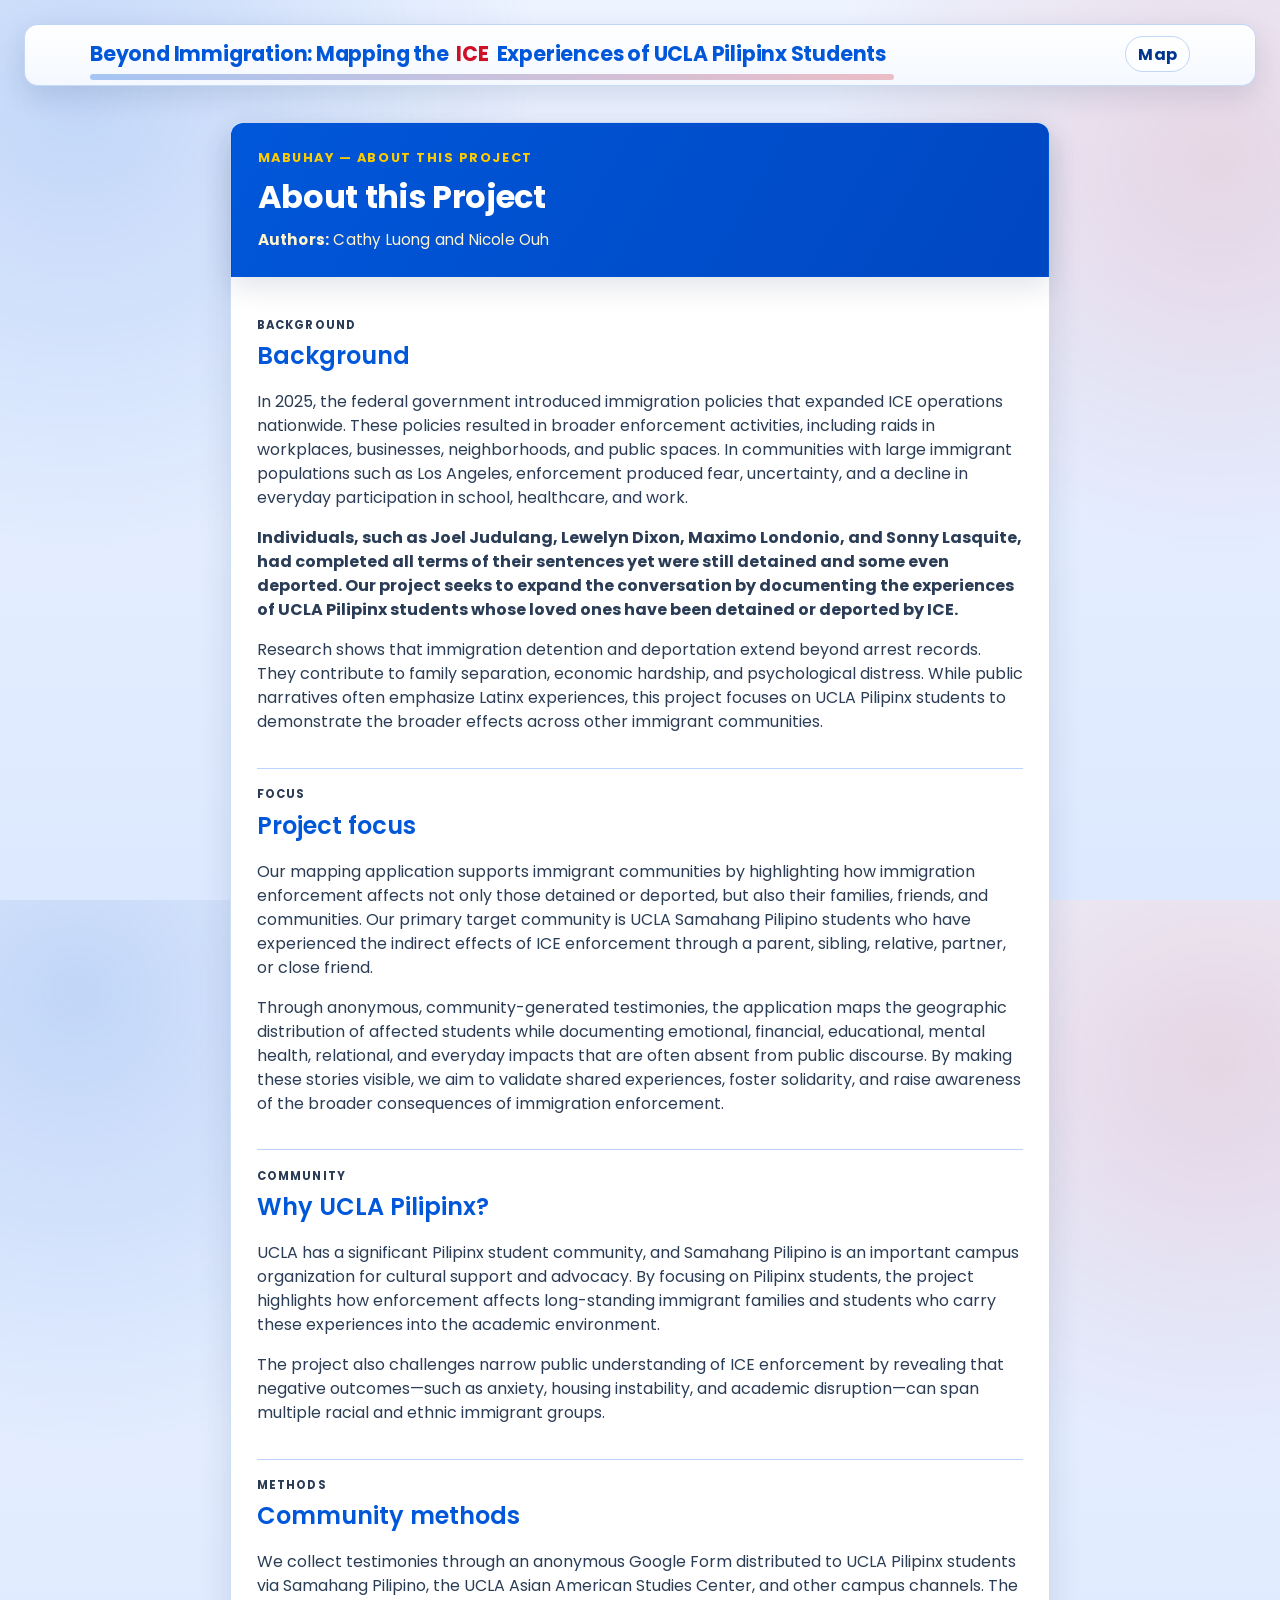
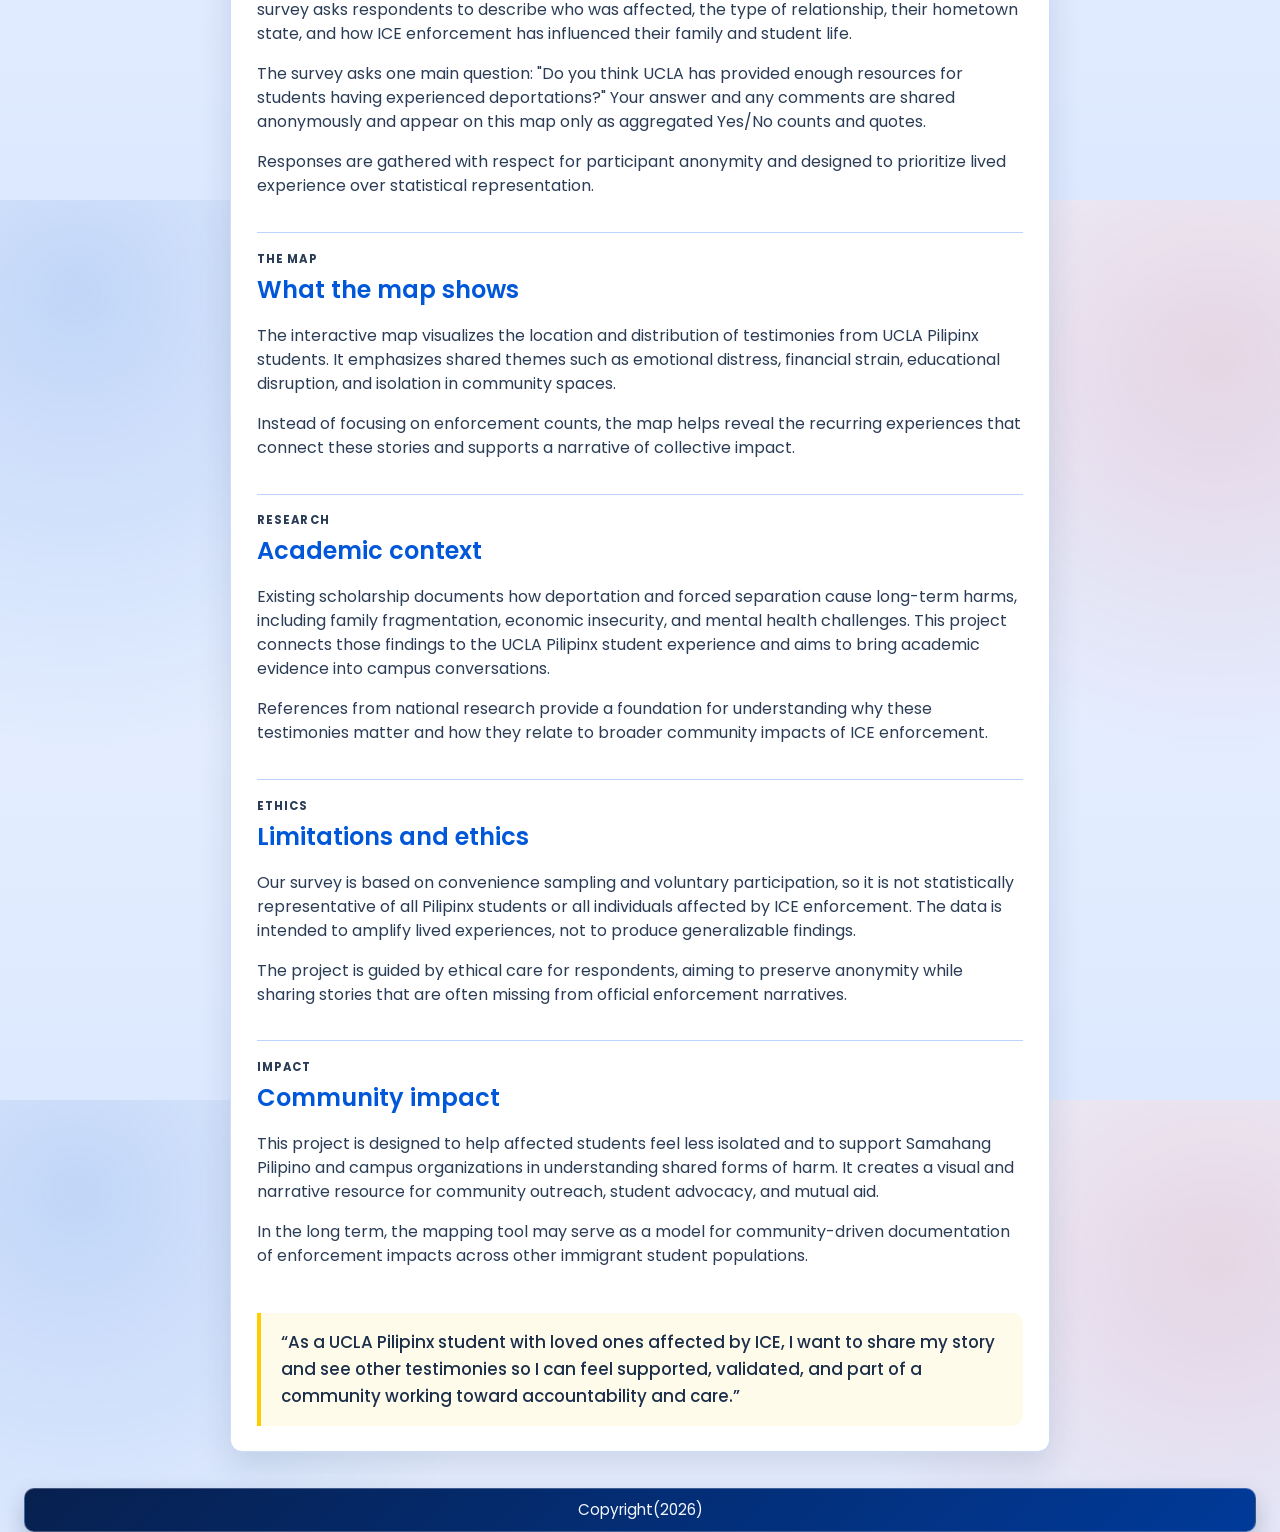
==== commit 07d31ab9: "refactor: enhance content clarity and update styles for improved user experience" ====
--- a/background.html
+++ b/background.html
@@ -27,6 +27,9 @@
             In 2025, the federal government introduced immigration policies that expanded ICE operations nationwide. These policies resulted in broader enforcement activities, including raids in workplaces, businesses, neighborhoods, and public spaces. In communities with large immigrant populations such as Los Angeles, enforcement produced fear, uncertainty, and a decline in everyday participation in school, healthcare, and work.
           </p>
           <p>
+            <strong>Individuals, such as Joel Judulang, Lewelyn Dixon, Maximo Londonio, and Sonny Lasquite, had completed all terms of their sentences yet were still detained and some even deported. Our project seeks to expand the conversation by documenting the experiences of UCLA Pilipinx students whose loved ones have been detained or deported by ICE.</strong>
+          </p>
+          <p>
             Research shows that immigration detention and deportation extend beyond arrest records. They contribute to family separation, economic hardship, and psychological distress. While public narratives often emphasize Latinx experiences, this project focuses on UCLA Pilipinx students to demonstrate the broader effects across other immigrant communities.
           </p>
         </section>
@@ -35,10 +38,10 @@
           <p class="about-kicker">Focus</p>
           <h2>Project focus</h2>
           <p>
-            This project centers UCLA Pilipinx students whose family members, relatives, or close friends have experienced ICE detention or deportation. It documents how those incidents shape emotional well-being, financial stability, academic performance, and a student’s sense of belonging on campus.
+            Our mapping application supports immigrant communities by highlighting how immigration enforcement affects not only those detained or deported, but also their families, friends, and communities. Our primary target community is UCLA Samahang Pilipino students who have experienced the indirect effects of ICE enforcement through a parent, sibling, relative, partner, or close friend.
           </p>
           <p>
-            By collecting and mapping anonymous testimonies, we aim to make visible the indirect consequences of enforcement—showing that the harm is shared by students who are connected to those detained, not only by the people who are removed.
+            Through anonymous, community-generated testimonies, the application maps the geographic distribution of affected students while documenting emotional, financial, educational, mental health, relational, and everyday impacts that are often absent from public discourse. By making these stories visible, we aim to validate shared experiences, foster solidarity, and raise awareness of the broader consequences of immigration enforcement.
           </p>
         </section>
 
--- a/styles/style.css
+++ b/styles/style.css
@@ -2,14 +2,17 @@
 
 /* Filipino-inspired palette */
 :root{
-    --bg-100: #FAFBFF; /* page background */
-    --muted-1: #D9E6FF; /* borders / subtle accents */
+    --bg-100: #EDF3FF; /* page background */
+    --bg-200: #DDE9FF;
+    --muted-1: #BCD2FF; /* borders / subtle accents */
     --primary: #0057D9; /* brighter Philippine blue */
     --primary-600: #0047c2;
+    --primary-700: #00358f;
     --secondary: #CE1126; /* Philippine red (vibrant) */
     --accent: #FFCC00; /* sun / gold */
     --danger-soft: #C04A4A; /* for warnings */
     --text: #0D1B2A; /* dark text */
+    --text-soft: #2B3D56;
     --card-bg: #FFFFFF;
 }
 
@@ -251,7 +254,10 @@
 html{font-size:16px}
 body{
     font-family: 'Poppins', system-ui, -apple-system, Arial, sans-serif;
-    background: var(--bg-100);
+    background:
+        radial-gradient(circle at 6% 10%, rgba(0, 87, 217, 0.18), transparent 32%),
+        radial-gradient(circle at 95% 18%, rgba(206, 17, 38, 0.12), transparent 28%),
+        linear-gradient(180deg, var(--bg-100), var(--bg-200));
     color: var(--text);
     padding: 1rem;
     display: grid;
@@ -268,9 +274,9 @@
     color: var(--primary);
     padding: .9rem 1rem;
     border-radius: 14px;
-    background: var(--card-bg);
-    border: 1px solid var(--muted-1);
-    box-shadow: 0 6px 18px rgba(0,0,0,0.04);
+    background: linear-gradient(180deg, #ffffff, #f4f8ff);
+    border: 1px solid rgba(0, 87, 217, 0.22);
+    box-shadow: 0 10px 28px rgba(7, 31, 74, 0.12);
     letter-spacing: .2px;
 }
 
@@ -279,7 +285,7 @@
 .site-title{display:inline-block}
 
 /* Decorative Filipino flag accent under site title */
-.site-title:after{content:"";position:absolute;left:0;right:0;bottom:-10px;height:6px;border-radius:6px;background:rgba(0,87,217,0.16);opacity:1}
+.site-title:after{content:"";position:absolute;left:0;right:0;bottom:-10px;height:6px;border-radius:6px;background:linear-gradient(90deg, rgba(0,87,217,0.32), rgba(206,17,38,0.26));opacity:1}
 
 .site-title .emph{color:var(--secondary);font-weight:700;padding:0 4px;text-shadow:0 1px 0 rgba(0,0,0,0.04)}
 
@@ -310,13 +316,13 @@
     border-radius: 12px;
     padding: .9rem 1rem;
     min-width: 220px;
-    box-shadow: 0 6px 18px rgba(0,0,0,0.04);
-    border: 1px solid var(--muted-1);
+    box-shadow: 0 14px 34px rgba(9, 29, 64, 0.12);
+    border: 1px solid rgba(0, 87, 217, 0.2);
 }
 
 .card h1{font-family:'Poppins',system-ui,-apple-system,Arial,sans-serif;font-weight:700;letter-spacing:-0.01em;margin-top:0;color:var(--primary);font-size:1.45rem}
 .card h2{font-family:'Poppins',system-ui,-apple-system,Arial,sans-serif;font-weight:600;color:var(--primary);margin:0.6rem 0}
-.card p, .card li{line-height:1.5;color:var(--text)}
+.card p, .card li{line-height:1.5;color:var(--text-soft)}
 
 #map{
     width: 100%;
@@ -324,8 +330,8 @@
     height: auto;
     min-height: clamp(620px, 78vh, 940px);
     border-radius: 14px;
-    box-shadow: 0 16px 38px rgba(0,0,0,0.08);
-    border: 1px solid var(--muted-1);
+    box-shadow: 0 20px 44px rgba(6, 28, 67, 0.2);
+    border: 1px solid rgba(0, 87, 217, 0.26);
     background: #F8F9FF;
     display:block;
 }
@@ -335,6 +341,7 @@
     margin: 0 auto;
     padding: 1rem;
     border-radius: 16px;
+    background: linear-gradient(180deg, rgba(255, 255, 255, 0.98), rgba(246, 250, 255, 0.98));
 }
 
 .map-card > h2{
@@ -353,9 +360,9 @@
     width:1.6rem;
     height:1.6rem;
     border-radius:50%;
-    border:1px solid var(--primary);
-    background:#fff;
-    color:var(--primary);
+    border:1px solid var(--primary-700);
+    background:var(--primary);
+    color:#fff;
     font-weight:700;
     font-size:.9rem;
     line-height:1;
@@ -365,11 +372,13 @@
     justify-content:center;
     padding:0;
     flex:0 0 auto;
-    transition:background .15s ease, color .15s ease;
+    box-shadow:0 4px 12px rgba(0, 87, 217, 0.26);
+    transition:background .15s ease, color .15s ease, transform .15s ease;
 }
 .help-icon-btn:hover, .help-icon-btn:focus{
-    background:var(--primary);
-    color:#fff;
+    background:var(--secondary);
+    border-color:var(--secondary);
+    transform:translateY(-1px);
     outline:none;
 }
 
@@ -389,8 +398,8 @@
 .help-popover .landing-keypoints{margin:0}
 
 /* Nav and link styles */
-nav a{color:var(--primary);text-decoration:none;padding:.25rem .6rem;border-radius:6px;font-weight:600}
-nav a:hover, nav a:focus{background:rgba(46,122,82,0.06)}
+nav a{color:var(--primary-700);text-decoration:none;padding:.35rem .75rem;border-radius:999px;font-weight:700;border:1px solid rgba(0,87,217,0.24);background:rgba(255,255,255,0.75);transition:background .18s ease,color .18s ease,border-color .18s ease,transform .12s ease}
+nav a:hover, nav a:focus{background:var(--primary);color:#fff;border-color:var(--primary);transform:translateY(-1px)}
 
 #contents{max-width:740px;margin:0 auto}
 
@@ -401,8 +410,10 @@
     text-align:center;
     padding: .6rem .8rem;
     border-radius: 10px;
-    background: linear-gradient(180deg, rgba(255,255,255,0.98), rgba(250,250,250,0.98));
-    color: var(--text);
+    background: linear-gradient(135deg, #07204f, #003a99);
+    color: #f2f7ff;
+    border: 1px solid rgba(255, 255, 255, 0.24);
+    box-shadow: 0 10px 22px rgba(6, 28, 67, 0.22);
     font-size: .95rem;
 }
 
@@ -774,7 +785,7 @@
 }
 .about-hero h1{margin:.15rem 0 .5rem;color:#fff;font-size:2rem;}
 .about-hero .hero-kicker{color:var(--accent);}
-.about-meta{margin:0;color:rgba(255,255,255,0.92);font-size:.95rem;}
+.about-hero .about-meta{margin:0;color:#FFF4CC;font-size:.95rem;}
 
 .about-section{
     padding:1.1rem 0;
